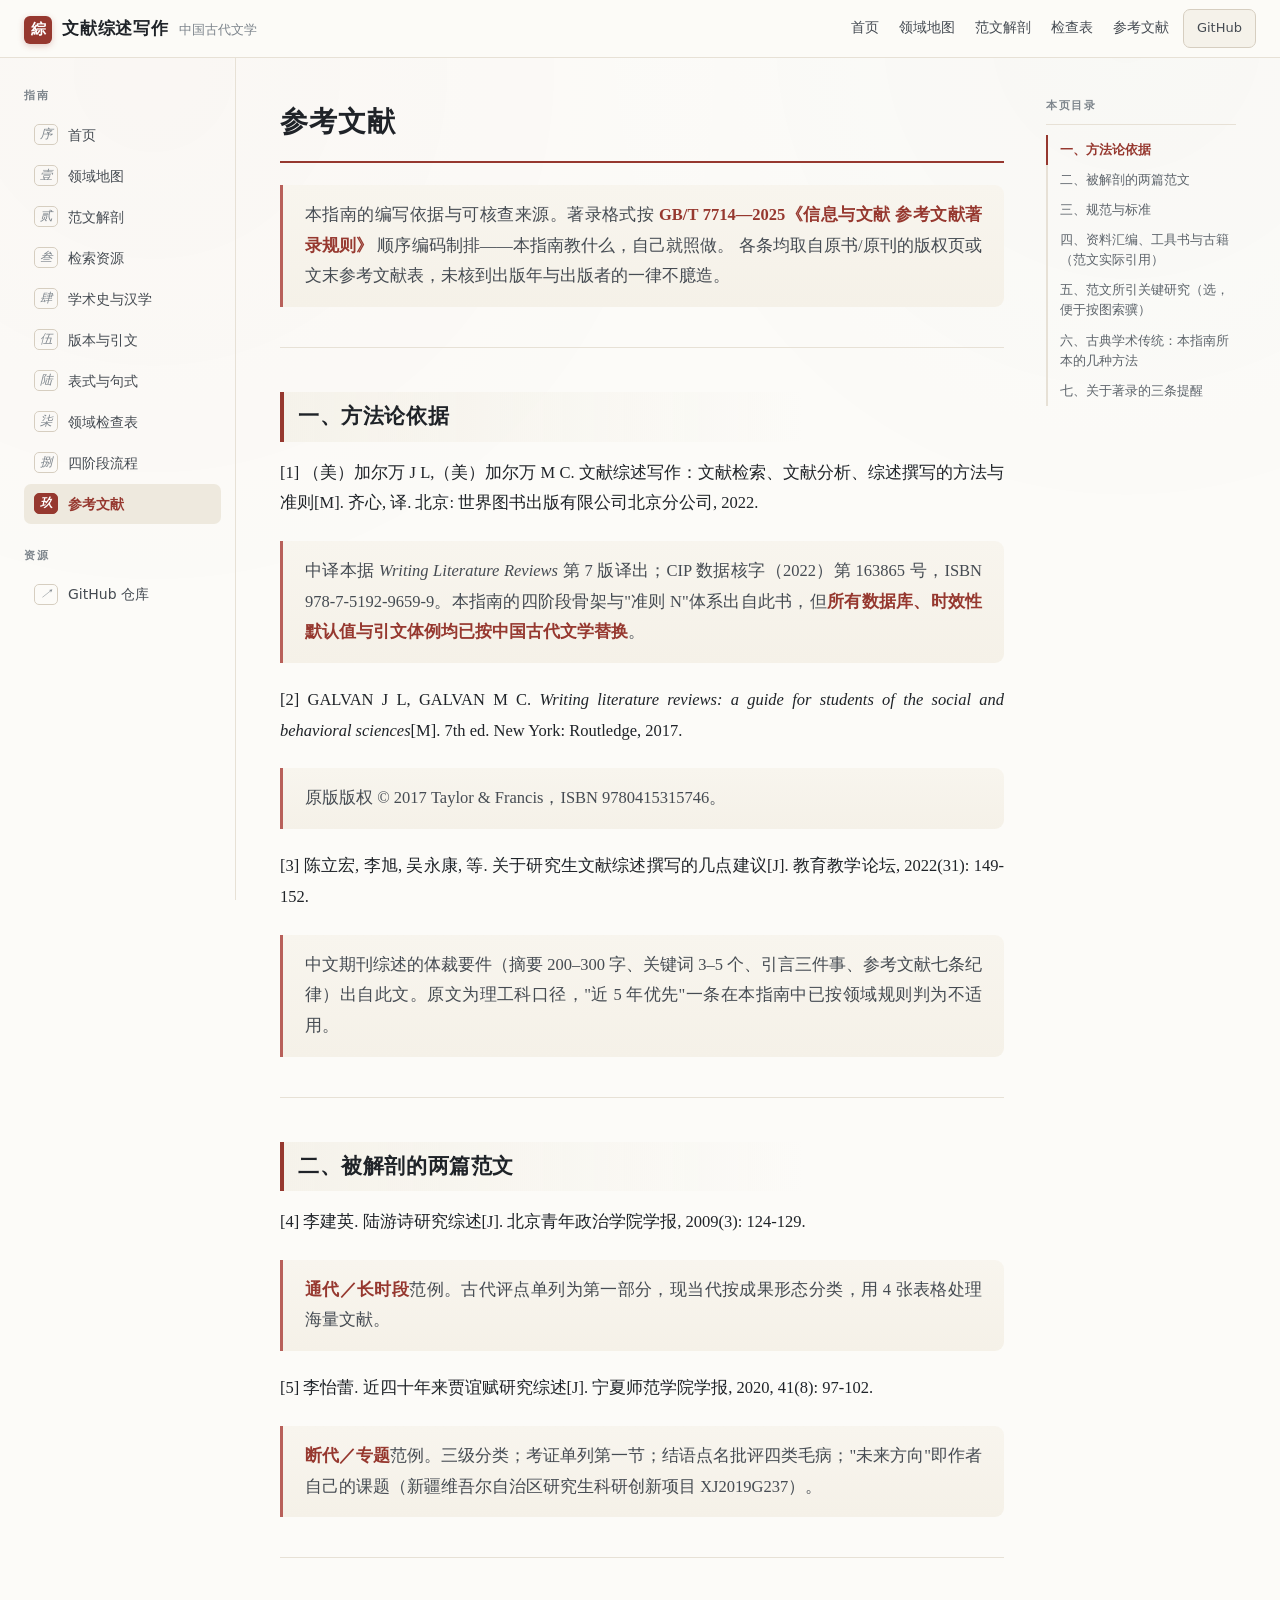
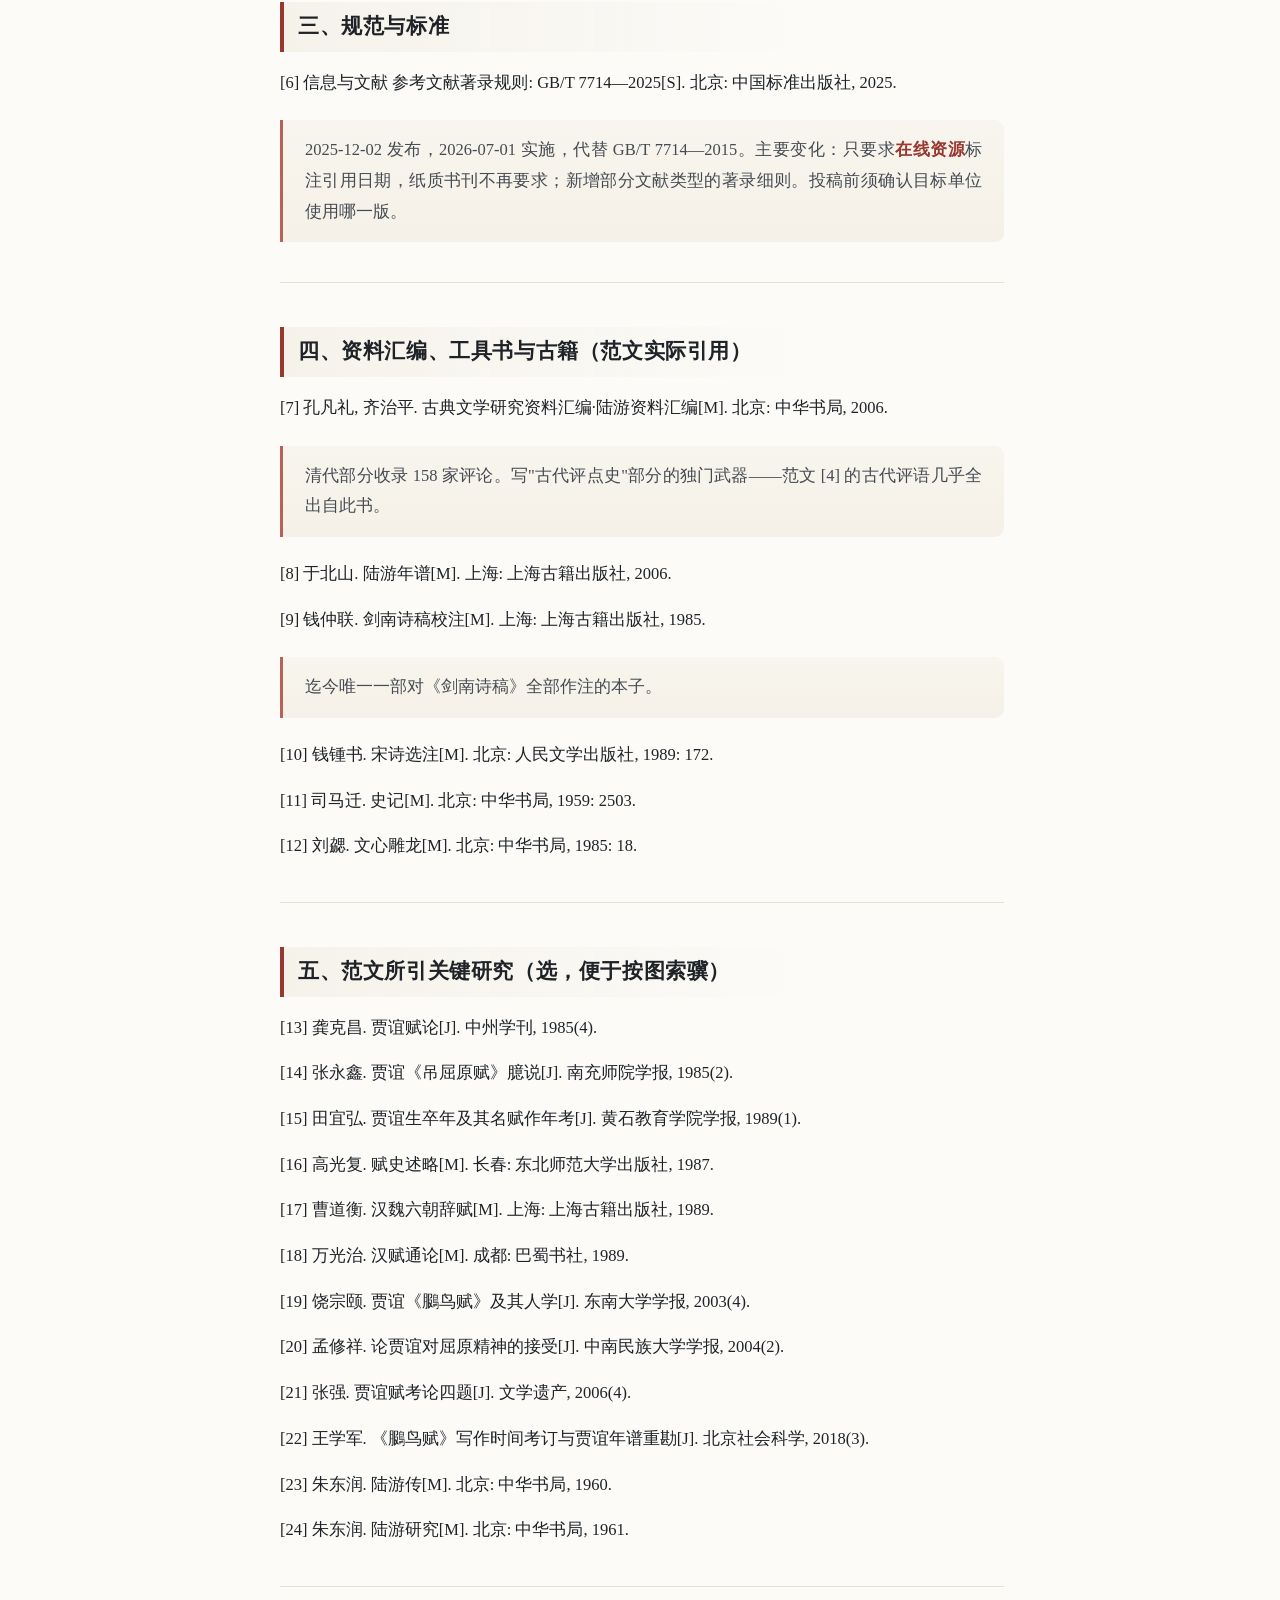
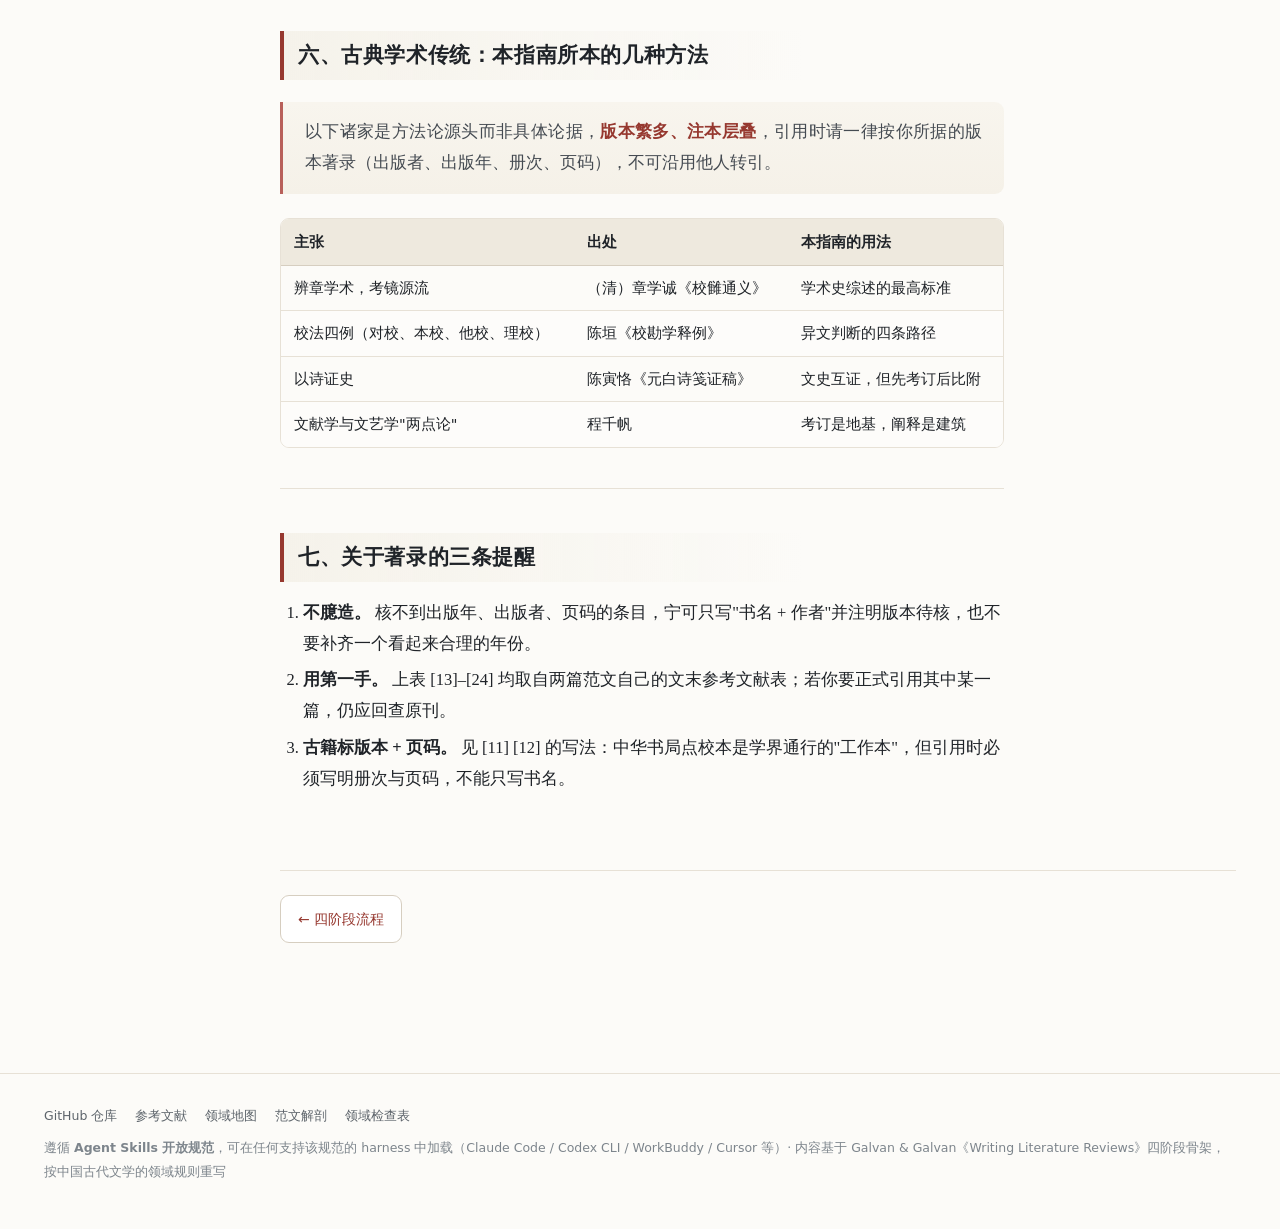
==== docs/bib.html @ 5ee4aa33 "feat: 中国古代文学文献综述写作指南（Skill + 文档站）" ====
<!DOCTYPE html>
<html lang="zh-CN">
<head>
<meta charset="utf-8">
<meta name="viewport" content="width=device-width,initial-scale=1">
<title>参考文献 · 中国古代文学文献综述写作</title>
<meta name="description" content="本指南的编写依据与可核查来源">
<link rel="stylesheet" href="assets/style.css">
</head>
<body>
<header class="topbar">
  <span class="prog"></span>
  <div class="brand"><span class="seal">綜</span><b>文献综述写作</b><span>中国古代文学</span></div>
  <div class="spacer"></div>
  <nav>
    <a href="index.html">首页</a>
    <a href="domain.html">领域地图</a>
    <a href="examples.html">范文解剖</a>
    <a href="checklist.html">检查表</a>
    <a href="bib.html">参考文献</a>
  </nav>
  <a class="gh-btn" href="https://github.com/nqd963/literature-review-writing" target="_blank">GitHub</a>
</header>
<div class="wrap">
<aside class="side">
<h4>指南</h4>
<a class="" href="index.html"><i class="num">序</i>首页</a>
<a class="" href="domain.html"><i class="num">壹</i>领域地图</a><a class="" href="examples.html"><i class="num">贰</i>范文解剖</a><a class="" href="search.html"><i class="num">叁</i>检索资源</a><a class="" href="history.html"><i class="num">肆</i>学术史与汉学</a><a class="" href="editions.html"><i class="num">伍</i>版本与引文</a><a class="" href="templates.html"><i class="num">陆</i>表式与句式</a><a class="" href="checklist.html"><i class="num">柒</i>领域检查表</a><a class="" href="pipeline.html"><i class="num">捌</i>四阶段流程</a><a class="on" href="bib.html"><i class="num">玖</i>参考文献</a>
<h4>资源</h4>
<a href="https://github.com/nqd963/literature-review-writing" target="_blank"><i class="num">↗</i>GitHub 仓库</a>
</aside>
<main>
<div class="grid">
<div class="markdown">
<h1>参考文献</h1>
<blockquote>
<p>本指南的编写依据与可核查来源。著录格式按 <strong>GB/T 7714—2025《信息与文献 参考文献著录规则》</strong> 顺序编码制排——本指南教什么，自己就照做。
各条均取自原书/原刊的版权页或文末参考文献表，未核到出版年与出版者的一律不臆造。</p>
</blockquote>
<hr />
<h2 id="sec-1">一、方法论依据<a class="anchor" href="#sec-1">#</a></h2>
<p>[1] （美）加尔万 J L,（美）加尔万 M C. 文献综述写作：文献检索、文献分析、综述撰写的方法与准则[M]. 齐心, 译. 北京: 世界图书出版有限公司北京分公司, 2022.</p>
<blockquote>
<p>中译本据 <em>Writing Literature Reviews</em> 第 7 版译出；CIP 数据核字（2022）第 163865 号，ISBN 978-7-5192-9659-9。本指南的四阶段骨架与"准则 N"体系出自此书，但<strong>所有数据库、时效性默认值与引文体例均已按中国古代文学替换</strong>。</p>
</blockquote>
<p>[2] GALVAN J L, GALVAN M C. <em>Writing literature reviews: a guide for students of the social and behavioral sciences</em>[M]. 7th ed. New York: Routledge, 2017.</p>
<blockquote>
<p>原版版权 © 2017 Taylor &amp; Francis，ISBN 9780415315746。</p>
</blockquote>
<p>[3] 陈立宏, 李旭, 吴永康, 等. 关于研究生文献综述撰写的几点建议[J]. 教育教学论坛, 2022(31): 149-152.</p>
<blockquote>
<p>中文期刊综述的体裁要件（摘要 200–300 字、关键词 3–5 个、引言三件事、参考文献七条纪律）出自此文。原文为理工科口径，"近 5 年优先"一条在本指南中已按领域规则判为不适用。</p>
</blockquote>
<hr />
<h2 id="sec-2">二、被解剖的两篇范文<a class="anchor" href="#sec-2">#</a></h2>
<p>[4] 李建英. 陆游诗研究综述[J]. 北京青年政治学院学报, 2009(3): 124-129.</p>
<blockquote>
<p><strong>通代／长时段</strong>范例。古代评点单列为第一部分，现当代按成果形态分类，用 4 张表格处理海量文献。</p>
</blockquote>
<p>[5] 李怡蕾. 近四十年来贾谊赋研究综述[J]. 宁夏师范学院学报, 2020, 41(8): 97-102.</p>
<blockquote>
<p><strong>断代／专题</strong>范例。三级分类；考证单列第一节；结语点名批评四类毛病；"未来方向"即作者自己的课题（新疆维吾尔自治区研究生科研创新项目 XJ2019G237）。</p>
</blockquote>
<hr />
<h2 id="sec-3">三、规范与标准<a class="anchor" href="#sec-3">#</a></h2>
<p>[6] 信息与文献 参考文献著录规则: GB/T 7714—2025[S]. 北京: 中国标准出版社, 2025.</p>
<blockquote>
<p>2025-12-02 发布，2026-07-01 实施，代替 GB/T 7714—2015。主要变化：只要求<strong>在线资源</strong>标注引用日期，纸质书刊不再要求；新增部分文献类型的著录细则。投稿前须确认目标单位使用哪一版。</p>
</blockquote>
<hr />
<h2 id="sec-4">四、资料汇编、工具书与古籍（范文实际引用）<a class="anchor" href="#sec-4">#</a></h2>
<p>[7] 孔凡礼, 齐治平. 古典文学研究资料汇编·陆游资料汇编[M]. 北京: 中华书局, 2006.</p>
<blockquote>
<p>清代部分收录 158 家评论。写"古代评点史"部分的独门武器——范文 [4] 的古代评语几乎全出自此书。</p>
</blockquote>
<p>[8] 于北山. 陆游年谱[M]. 上海: 上海古籍出版社, 2006.</p>
<p>[9] 钱仲联. 剑南诗稿校注[M]. 上海: 上海古籍出版社, 1985.</p>
<blockquote>
<p>迄今唯一一部对《剑南诗稿》全部作注的本子。</p>
</blockquote>
<p>[10] 钱锺书. 宋诗选注[M]. 北京: 人民文学出版社, 1989: 172.</p>
<p>[11] 司马迁. 史记[M]. 北京: 中华书局, 1959: 2503.</p>
<p>[12] 刘勰. 文心雕龙[M]. 北京: 中华书局, 1985: 18.</p>
<hr />
<h2 id="sec-5">五、范文所引关键研究（选，便于按图索骥）<a class="anchor" href="#sec-5">#</a></h2>
<p>[13] 龚克昌. 贾谊赋论[J]. 中州学刊, 1985(4).</p>
<p>[14] 张永鑫. 贾谊《吊屈原赋》臆说[J]. 南充师院学报, 1985(2).</p>
<p>[15] 田宜弘. 贾谊生卒年及其名赋作年考[J]. 黄石教育学院学报, 1989(1).</p>
<p>[16] 高光复. 赋史述略[M]. 长春: 东北师范大学出版社, 1987.</p>
<p>[17] 曹道衡. 汉魏六朝辞赋[M]. 上海: 上海古籍出版社, 1989.</p>
<p>[18] 万光治. 汉赋通论[M]. 成都: 巴蜀书社, 1989.</p>
<p>[19] 饶宗颐. 贾谊《鵩鸟赋》及其人学[J]. 东南大学学报, 2003(4).</p>
<p>[20] 孟修祥. 论贾谊对屈原精神的接受[J]. 中南民族大学学报, 2004(2).</p>
<p>[21] 张强. 贾谊赋考论四题[J]. 文学遗产, 2006(4).</p>
<p>[22] 王学军. 《鵩鸟赋》写作时间考订与贾谊年谱重勘[J]. 北京社会科学, 2018(3).</p>
<p>[23] 朱东润. 陆游传[M]. 北京: 中华书局, 1960.</p>
<p>[24] 朱东润. 陆游研究[M]. 北京: 中华书局, 1961.</p>
<hr />
<h2 id="sec-6">六、古典学术传统：本指南所本的几种方法<a class="anchor" href="#sec-6">#</a></h2>
<blockquote>
<p>以下诸家是方法论源头而非具体论据，<strong>版本繁多、注本层叠</strong>，引用时请一律按你所据的版本著录（出版者、出版年、册次、页码），不可沿用他人转引。</p>
</blockquote>
<table>
<thead>
<tr>
<th>主张</th>
<th>出处</th>
<th>本指南的用法</th>
</tr>
</thead>
<tbody>
<tr>
<td>辨章学术，考镜源流</td>
<td>（清）章学诚《校雠通义》</td>
<td>学术史综述的最高标准</td>
</tr>
<tr>
<td>校法四例（对校、本校、他校、理校）</td>
<td>陈垣《校勘学释例》</td>
<td>异文判断的四条路径</td>
</tr>
<tr>
<td>以诗证史</td>
<td>陈寅恪《元白诗笺证稿》</td>
<td>文史互证，但先考订后比附</td>
</tr>
<tr>
<td>文献学与文艺学"两点论"</td>
<td>程千帆</td>
<td>考订是地基，阐释是建筑</td>
</tr>
</tbody>
</table>
<hr />
<h2 id="sec-7">七、关于著录的三条提醒<a class="anchor" href="#sec-7">#</a></h2>
<ol>
<li><strong>不臆造。</strong> 核不到出版年、出版者、页码的条目，宁可只写"书名 + 作者"并注明版本待核，也不要补齐一个看起来合理的年份。</li>
<li><strong>用第一手。</strong> 上表 [13]–[24] 均取自两篇范文自己的文末参考文献表；若你要正式引用其中某一篇，仍应回查原刊。</li>
<li><strong>古籍标版本 + 页码。</strong> 见 [11] [12] 的写法：中华书局点校本是学界通行的"工作本"，但引用时必须写明册次与页码，不能只写书名。</li>
</ol>
</div>
<nav class="toc"><div class="t-h">本页目录</div><a class="" href="#sec-1">一、方法论依据</a><a class="" href="#sec-2">二、被解剖的两篇范文</a><a class="" href="#sec-3">三、规范与标准</a><a class="" href="#sec-4">四、资料汇编、工具书与古籍（范文实际引用）</a><a class="" href="#sec-5">五、范文所引关键研究（选，便于按图索骥）</a><a class="" href="#sec-6">六、古典学术传统：本指南所本的几种方法</a><a class="" href="#sec-7">七、关于著录的三条提醒</a></nav>
</div>
<div class="pager"><a href="pipeline.html">← 四阶段流程</a><span></span></div>
</main>
</div>
<button id="totop" title="回到顶部">↑</button>
<footer>
  <div class="f-links">
    <a href="https://github.com/nqd963/literature-review-writing">GitHub 仓库</a>
    <a href="bib.html">参考文献</a>
    <a href="domain.html">领域地图</a>
    <a href="examples.html">范文解剖</a>
    <a href="checklist.html">领域检查表</a>
  </div>
  遵循 <b>Agent Skills 开放规范</b>，可在任何支持该规范的 harness 中加载（Claude Code / Codex CLI / WorkBuddy / Cursor 等）·
  内容基于 Galvan &amp; Galvan《Writing Literature Reviews》四阶段骨架，按中国古代文学的领域规则重写
</footer>
<script>
(function(){
  var bar=document.querySelector('.topbar .prog'), top=document.getElementById('totop');
  function onScroll(){
    var h=document.documentElement, sc=h.scrollTop||document.body.scrollTop;
    var max=(h.scrollHeight-h.clientHeight)||1;
    if(bar) bar.style.width=Math.min(100,sc/max*100)+'%';
    if(top) top.classList.toggle('show', sc>420);
  }
  addEventListener('scroll',onScroll,{passive:true}); onScroll();
  if(top) top.onclick=function(){scrollTo({top:0,behavior:'smooth'})};
  var links=[].slice.call(document.querySelectorAll('.toc a'));
  var heads=links.map(function(a){return document.getElementById(a.getAttribute('href').slice(1))}).filter(Boolean);
  if(!heads.length) return;
  function mark(){
    var best=0;
    heads.forEach(function(el,i){ if(el.getBoundingClientRect().top<=140) best=i; });
    links.forEach(function(a,i){ a.classList.toggle('on', i===best); });
  }
  addEventListener('scroll',mark,{passive:true}); mark();
})();
</script>
</body>
</html>
---- docs/assets/style.css ----
:root{
  --paper:#fcfbf8; --paper-2:#f5f2ea; --paper-3:#eee9de;
  --ink:#1f2328; --ink-2:#454b52; --ink-3:#5d646b; --muted:#7d858c;
  --line:#e7e1d6; --line-2:#d6cec0;
  --cinnabar:#96382f; --cinnabar-2:#b8605a; --celadon:#3f6663;
  --sans:"Inter","PingFang SC","Microsoft YaHei","Hiragino Sans GB",system-ui,sans-serif;
  --serif:"Noto Serif SC","Source Han Serif SC","Songti SC","SimSun",Georgia,"Times New Roman",serif;
  --mono:"JetBrains Mono","SFMono-Regular",Consolas,"Courier New",monospace;
  --shadow:0 1px 2px rgba(31,35,40,.04),0 8px 24px rgba(31,35,40,.06);
}
*{box-sizing:border-box}
html{scroll-behavior:smooth; scroll-padding-top:76px}
body{
  margin:0; background:var(--paper); color:var(--ink);
  font-family:var(--serif); font-size:16.5px; line-height:1.86;
  -webkit-font-smoothing:antialiased;
}
body:before{
  content:""; position:fixed; inset:0; pointer-events:none; z-index:0; opacity:.5;
  background:
    radial-gradient(circle at 12% 8%, rgba(150,56,47,.045), transparent 42%),
    radial-gradient(circle at 88% 4%, rgba(63,102,99,.04), transparent 38%);
}
a{color:var(--cinnabar); text-decoration:none}
a:hover{text-decoration:underline; text-underline-offset:3px}

/* ---------- 顶栏 ---------- */
.topbar{
  position:sticky; top:0; z-index:60; display:flex; align-items:center; gap:14px;
  padding:0 24px; height:58px; background:rgba(252,251,248,.9);
  backdrop-filter:saturate(1.6) blur(12px); border-bottom:1px solid var(--line);
}
.topbar .prog{
  position:absolute; left:0; bottom:-1px; height:2px; width:0;
  background:linear-gradient(90deg,var(--cinnabar),var(--cinnabar-2));
}
.brand{display:flex; align-items:baseline; gap:10px; font-family:var(--serif)}
.brand .seal{
  display:inline-flex; align-items:center; justify-content:center;
  width:28px; height:28px; border-radius:6px; background:var(--cinnabar);
  color:#fff; font-size:15px; font-weight:700;
  box-shadow:0 2px 6px rgba(150,56,47,.25);
}
.brand b{font-size:17px; letter-spacing:.8px}
.brand span{font-size:12.5px; color:var(--muted); font-family:var(--sans)}
.topbar .spacer{flex:1}
.topbar nav{display:flex; gap:20px; font-family:var(--sans); font-size:13.5px}
.topbar nav a{color:var(--ink-2); padding:4px 0; border-bottom:2px solid transparent}
.topbar nav a:hover{color:var(--cinnabar); text-decoration:none; border-bottom-color:var(--cinnabar-2)}
.gh-btn{
  font-family:var(--sans); font-size:13px; padding:6px 13px; border-radius:7px;
  border:1px solid var(--line-2); color:var(--ink-2); background:var(--paper-2);
}
.gh-btn:hover{border-color:var(--cinnabar); color:var(--cinnabar); background:#fff; text-decoration:none}

/* ---------- 布局 ---------- */
.wrap{position:relative; z-index:1; display:flex; max-width:1320px; margin:0 auto}
.side{
  position:sticky; top:58px; flex:0 0 236px; height:calc(100vh - 58px);
  overflow-y:auto; padding:28px 14px 70px 24px; border-right:1px solid var(--line);
  font-family:var(--sans); font-size:14px;
}
.side h4{
  margin:22px 0 9px; font-size:10.5px; letter-spacing:1.8px; text-transform:uppercase;
  color:var(--muted); font-weight:600;
}
.side h4:first-child{margin-top:0}
.side a{
  display:flex; align-items:center; gap:10px; padding:7px 10px; margin:1px 0;
  border-radius:7px; color:var(--ink-2); transition:.15s;
}
.side a:hover{background:var(--paper-2); color:var(--ink); text-decoration:none}
.side a.on{background:var(--paper-3); color:var(--cinnabar); font-weight:600}
.side .num{
  flex:0 0 24px; text-align:center; font-family:var(--serif); font-size:12.5px;
  color:var(--muted); border:1px solid var(--line-2); border-radius:5px; line-height:19px;
}
.side a.on .num{color:#fff; background:var(--cinnabar); border-color:var(--cinnabar)}
main{flex:1 1 auto; min-width:0; padding:38px 44px 110px}
.grid{display:grid; grid-template-columns:minmax(0,1fr) 190px; gap:42px; align-items:start}
.markdown{min-width:0; max-width:840px}

/* ---------- 右侧目录 ---------- */
.toc{
  position:sticky; top:86px; font-family:var(--sans); font-size:13px;
  max-height:calc(100vh - 130px); overflow-y:auto;
}
.toc .t-h{
  font-size:10.5px; letter-spacing:1.6px; text-transform:uppercase; color:var(--muted);
  font-weight:600; margin-bottom:10px; padding-bottom:8px; border-bottom:1px solid var(--line);
}
.toc a{
  display:block; padding:5px 0 5px 12px; color:var(--ink-3);
  border-left:2px solid var(--line); line-height:1.55;
}
.toc a:hover{color:var(--cinnabar); border-left-color:var(--cinnabar-2); text-decoration:none}
.toc a.on{color:var(--cinnabar); border-left-color:var(--cinnabar); font-weight:600}
.toc a.lv3{padding-left:24px; font-size:12.5px; color:var(--muted)}

/* ---------- hero ---------- */
.hero{
  position:relative; overflow:hidden; border:1px solid var(--line); border-radius:16px;
  padding:44px 46px; margin-bottom:38px; background:
    linear-gradient(158deg,#fffefb 0%,#f6f2e9 62%,#f0ebe0 100%);
  box-shadow:var(--shadow);
}
.hero:before{
  content:""; position:absolute; right:-70px; top:-90px; width:300px; height:300px; border-radius:50%;
  background:radial-gradient(circle at 34% 34%,rgba(150,56,47,.11),transparent 64%);
}
.hero:after{
  content:""; position:absolute; right:34px; bottom:-40px; width:170px; height:170px; border-radius:50%;
  background:radial-gradient(circle at 40% 40%,rgba(63,102,99,.08),transparent 66%);
}
.hero>*{position:relative}
.hero .eyebrow{
  font-family:var(--sans); font-size:11.5px; letter-spacing:2.4px; color:var(--cinnabar);
  text-transform:uppercase; font-weight:600; margin-bottom:12px;
}
.hero h1{margin:0 0 10px; font-size:33px; line-height:1.38; letter-spacing:1.2px; font-weight:700}
.hero .sub{font-family:var(--sans); color:var(--ink-2); font-size:16px; margin-bottom:18px}
.hero .lede{font-size:16.5px; color:var(--ink-2); max-width:660px; text-align:justify}
.hero .lede b{color:var(--cinnabar)}
.tags{display:flex; flex-wrap:wrap; gap:8px; margin-top:22px; font-family:var(--sans)}
.tag{
  font-size:12.5px; padding:5px 12px; border-radius:99px; background:#fff;
  border:1px solid var(--line-2); color:var(--ink-3);
}
.tag.red{background:var(--cinnabar); border-color:var(--cinnabar); color:#fff}
.tag.green{background:var(--celadon); border-color:var(--celadon); color:#fff}

/* ---------- 卡片 / 步骤 ---------- */
.cards{display:grid; grid-template-columns:repeat(auto-fit,minmax(240px,1fr)); gap:16px; margin:26px 0}
.card{
  display:block; border:1px solid var(--line); border-radius:12px; padding:19px 21px;
  background:#fff; transition:.2s; position:relative; overflow:hidden;
}
.card:before{
  content:""; position:absolute; left:0; top:0; bottom:0; width:3px;
  background:var(--cinnabar); transform:scaleY(0); transform-origin:top; transition:.2s;
}
.card:hover{
  border-color:var(--line-2); box-shadow:var(--shadow); transform:translateY(-3px); text-decoration:none;
}
.card:hover:before{transform:scaleY(1)}
.card .ic{font-family:var(--serif); font-size:21px; color:var(--cinnabar); font-weight:700}
.card h3{margin:6px 0 7px; font-size:17px; letter-spacing:.5px; color:var(--ink)}
.card p{margin:0; font-family:var(--sans); font-size:13.5px; color:var(--muted); line-height:1.72}

.steps{display:flex; gap:10px; flex-wrap:wrap; margin:22px 0}
.step{
  flex:1 1 158px; border:1px solid var(--line); border-radius:10px; padding:14px 16px;
  background:#fff; border-top:3px solid var(--cinnabar);
}
.step b{display:block; font-family:var(--serif); font-size:15.5px; margin-bottom:4px}
.step span{color:var(--muted); font-size:12.5px; font-family:var(--sans)}

/* ---------- 正文 ---------- */
.markdown h1{
  font-size:28px; margin:0 0 20px; letter-spacing:.9px; padding-bottom:13px;
  border-bottom:2px solid var(--cinnabar);
}
.markdown h1:not(:first-child){margin-top:52px}
.markdown h2{
  font-size:21px; margin:44px 0 16px; letter-spacing:.6px; line-height:1.5;
  padding:9px 0 9px 14px; border-left:4px solid var(--cinnabar);
  background:linear-gradient(90deg,var(--paper-2),transparent 72%);
  border-radius:0 6px 6px 0;
}
.markdown h3{font-size:17.5px; margin:32px 0 10px; letter-spacing:.4px; color:var(--ink)}
.markdown h4{font-size:15.5px; margin:22px 0 8px; color:var(--ink-2); font-family:var(--sans)}
.markdown p{margin:0 0 15px; text-align:justify}
.markdown ul,.markdown ol{padding-left:1.4em; margin:0 0 16px}
.markdown li{margin:6px 0}
.markdown hr{border:0; border-top:1px solid var(--line); margin:40px 0}
.anchor{
  opacity:0; margin-left:8px; font-size:.7em; color:var(--muted);
  font-family:var(--sans); font-weight:400;
}
h2:hover .anchor,h3:hover .anchor{opacity:.55}
.anchor:hover{opacity:1 !important; color:var(--cinnabar)}

.markdown blockquote{
  margin:22px 0; padding:15px 22px; background:linear-gradient(180deg,#f8f5ee,#f5f1e8);
  border-left:3px solid var(--cinnabar-2); border-radius:0 9px 9px 0; color:var(--ink-2);
}
.markdown blockquote p:last-child{margin-bottom:0}
.markdown blockquote strong{color:var(--cinnabar)}

.markdown table{
  width:100%; border-collapse:separate; border-spacing:0; margin:24px 0; font-size:14.5px;
  font-family:var(--sans); line-height:1.68; border:1px solid var(--line);
  border-radius:9px; overflow:hidden;
}
.markdown thead th{
  background:var(--paper-3); text-align:left; padding:11px 13px; font-weight:600;
  color:var(--ink); border-bottom:1px solid var(--line-2);
}
.markdown td{padding:10px 13px; border-bottom:1px solid var(--line); vertical-align:top}
.markdown tbody tr:nth-child(even){background:#fdfcfa}
.markdown tbody tr:hover{background:#f7f4ec}
.markdown tbody tr:last-child td{border-bottom:0}

.markdown code{
  font-family:var(--mono); font-size:.87em; background:var(--paper-3);
  padding:2px 6px; border-radius:4px; color:var(--cinnabar);
}
.markdown pre{
  background:#2a2e33; color:#e9e7e4; padding:17px 19px; border-radius:10px;
  overflow-x:auto; margin:22px 0; line-height:1.72; border:1px solid #3a3f45;
}
.markdown pre code{background:none; color:inherit; padding:0; font-size:13.5px}

.markdown input[type=checkbox]{margin-right:7px; accent-color:var(--cinnabar)}
.markdown li.task-list-item{list-style:none; margin-left:-1.2em}

.flag{list-style:none; padding:0; margin:16px 0}
.flag li{
  padding:9px 0 9px 28px; border-bottom:1px dashed var(--line);
  position:relative; font-size:15.5px;
}
.flag li:before{content:"⚑"; position:absolute; left:3px; color:var(--cinnabar); font-size:13px}
.flag li:last-child{border-bottom:0}

/* ---------- 翻页 / 页脚 ---------- */
.pager{
  display:flex; justify-content:space-between; gap:14px; margin:60px 0 0;
  padding-top:24px; border-top:1px solid var(--line); font-family:var(--sans); font-size:14px;
}
.pager a{
  padding:10px 17px; border:1px solid var(--line-2); border-radius:9px;
  background:#fff; transition:.18s;
}
.pager a:hover{
  border-color:var(--cinnabar); color:var(--cinnabar); text-decoration:none; box-shadow:var(--shadow);
}
footer{
  position:relative; z-index:1; border-top:1px solid var(--line);
  max-width:1320px; margin:20px auto 0; padding:30px 44px 46px;
  font-family:var(--sans); font-size:12.5px; color:var(--muted); line-height:1.9;
}
footer a{color:var(--ink-3)}
footer .f-links{display:flex; flex-wrap:wrap; gap:18px; margin-bottom:8px}

#totop{
  position:fixed; right:26px; bottom:26px; z-index:70; width:42px; height:42px;
  border-radius:50%; border:1px solid var(--line-2); background:#fff; color:var(--ink-2);
  cursor:pointer; font-size:17px; box-shadow:var(--shadow);
  opacity:0; pointer-events:none; transition:.22s;
}
#totop.show{opacity:1; pointer-events:auto}
#totop:hover{border-color:var(--cinnabar); color:var(--cinnabar)}

@media (max-width:1240px){
  .grid{grid-template-columns:1fr; gap:0}
  .toc{display:none}
  main{padding:32px 34px 90px}
}
@media (max-width:900px){
  .side{display:none}
  main{padding:22px 20px 70px}
  .hero{padding:28px 22px}
  .hero h1{font-size:25px}
  .topbar nav{display:none}
  footer{padding:24px 20px}
}
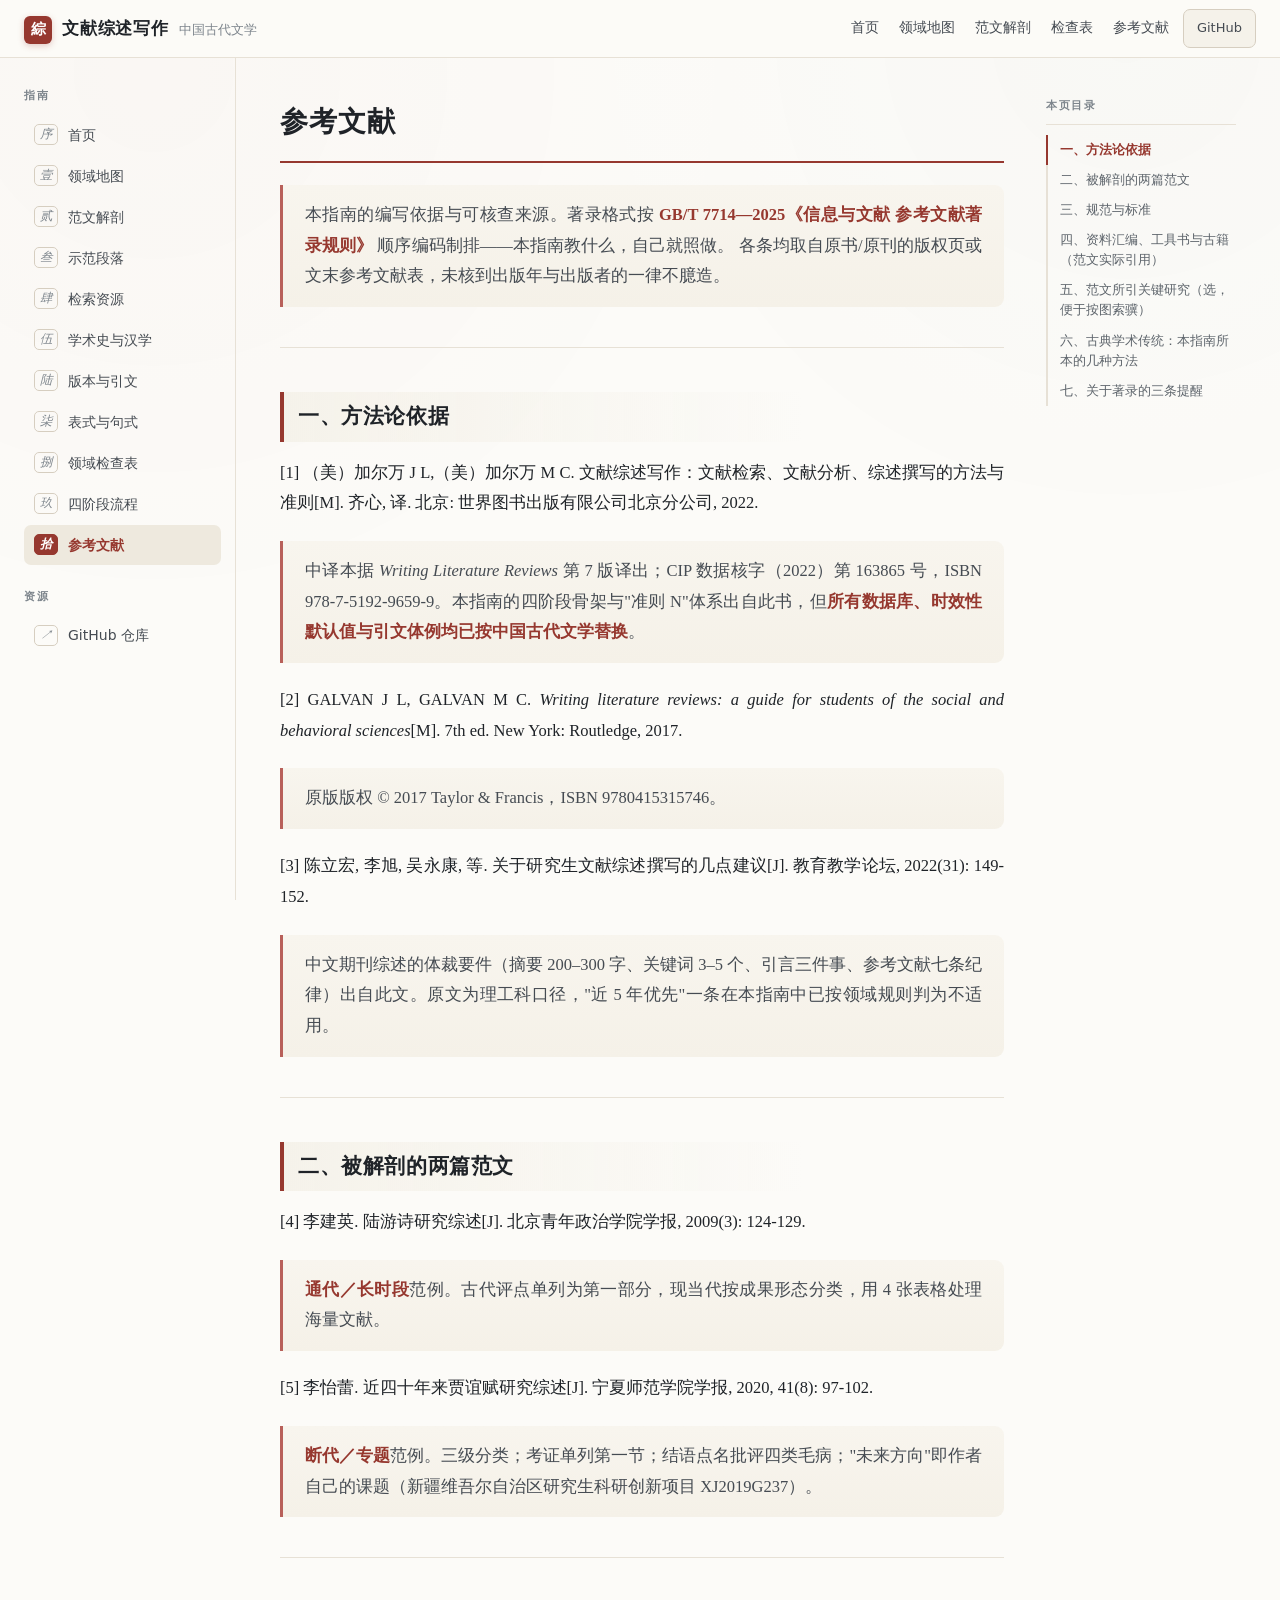
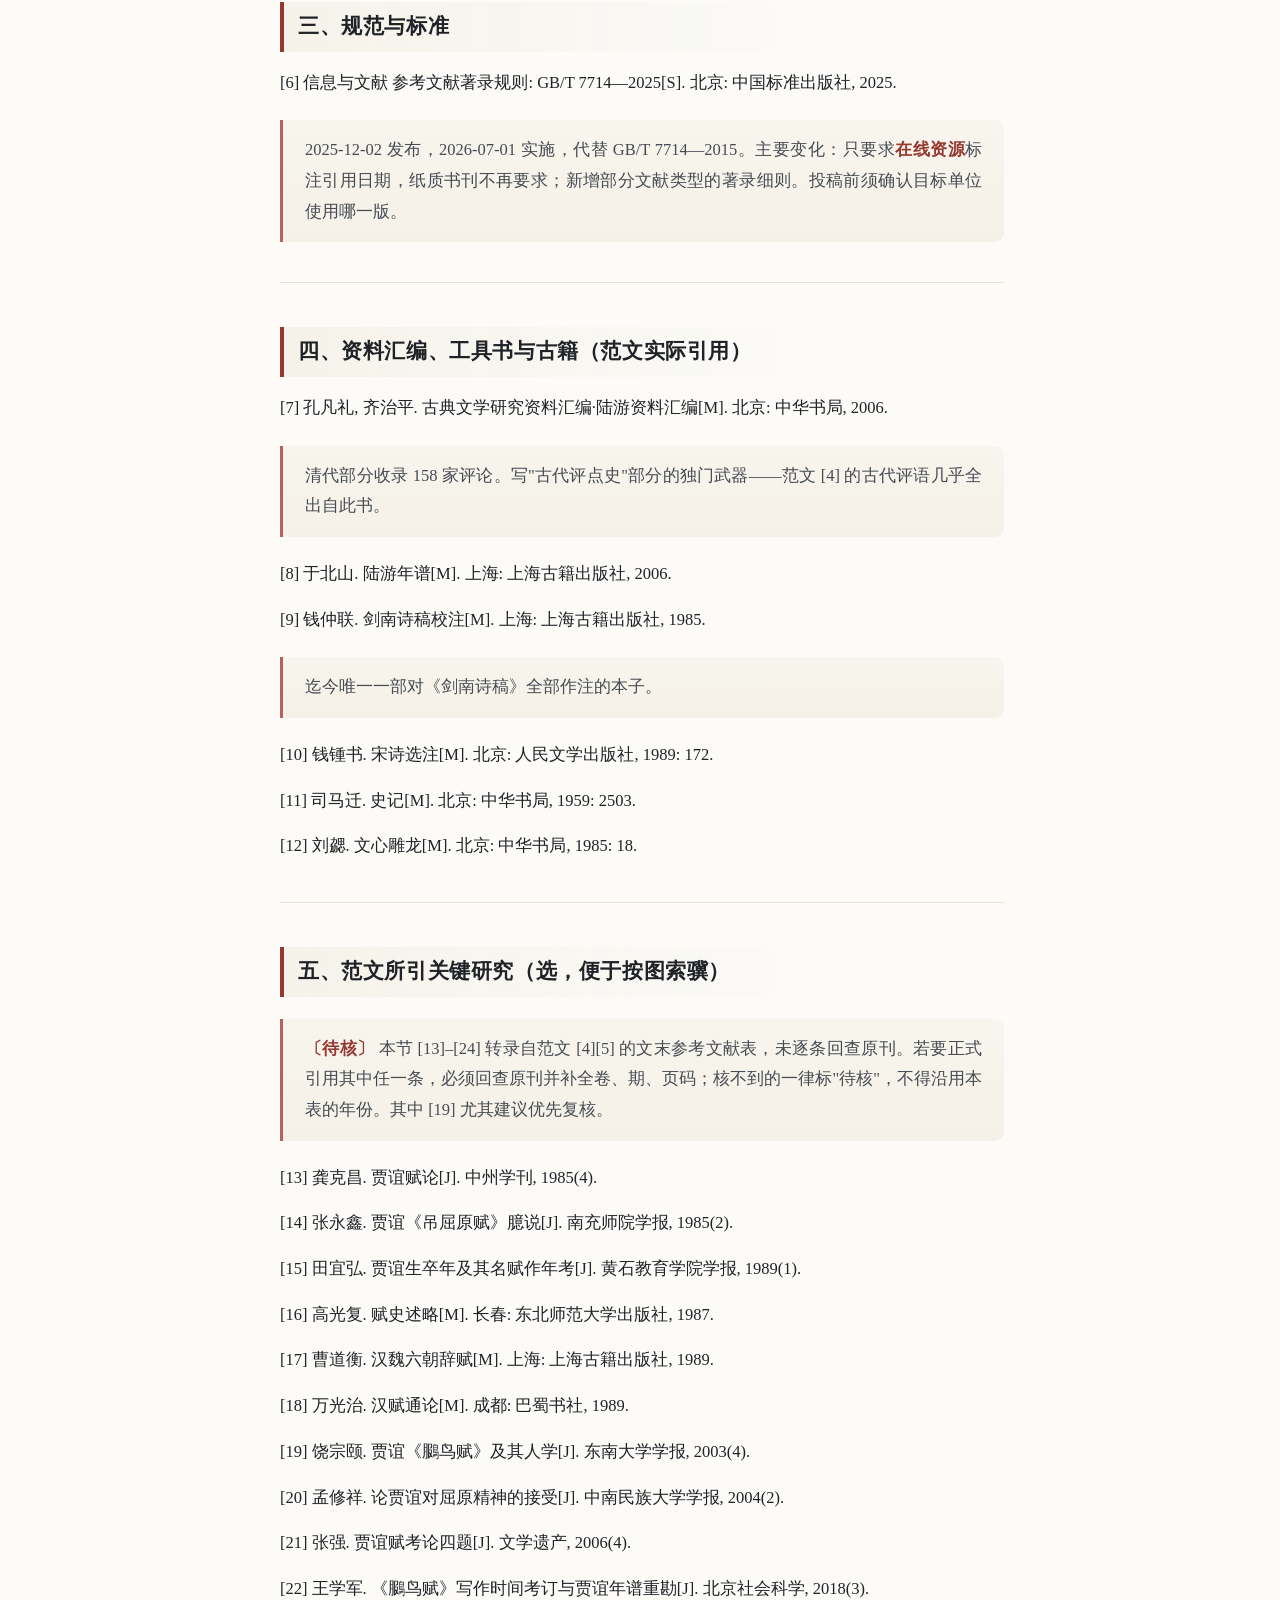
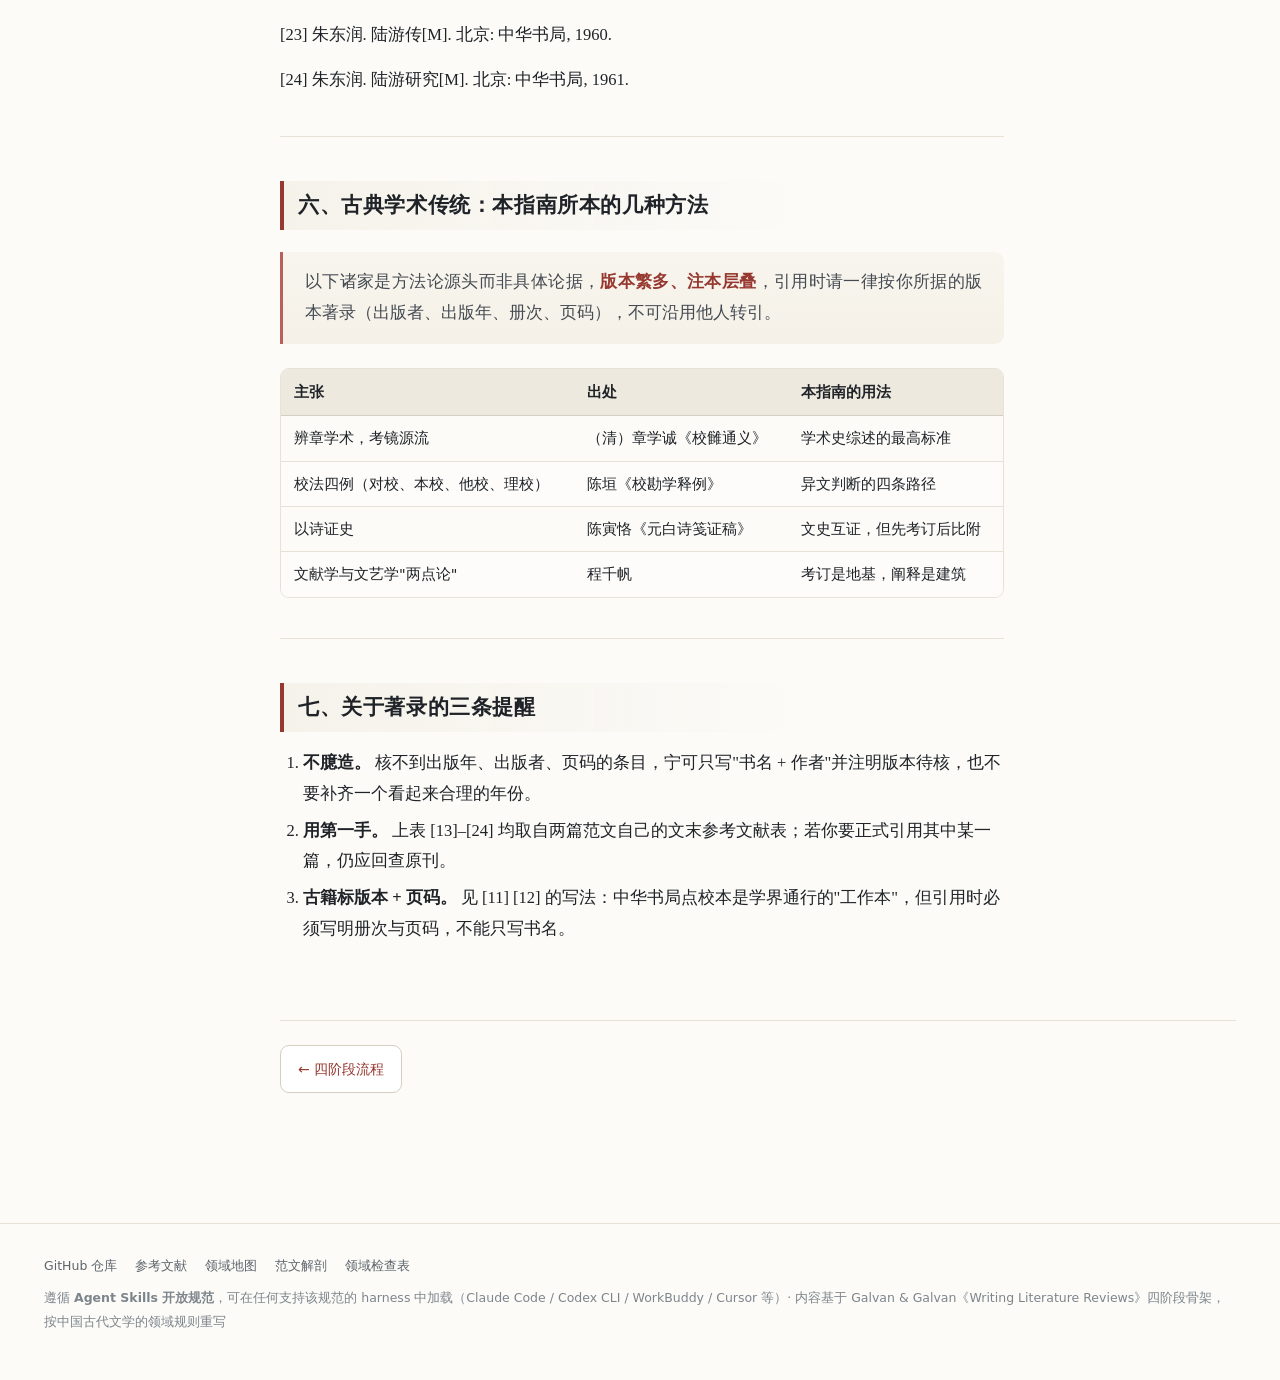
==== commit 5164d042: "feat: 中国古代文学文献综述写作指南（Skill + 文档站）" ====
--- a/docs/bib.html
+++ b/docs/bib.html
@@ -25,7 +25,7 @@
 <aside class="side">
 <h4>指南</h4>
 <a class="" href="index.html"><i class="num">序</i>首页</a>
-<a class="" href="domain.html"><i class="num">壹</i>领域地图</a><a class="" href="examples.html"><i class="num">贰</i>范文解剖</a><a class="" href="search.html"><i class="num">叁</i>检索资源</a><a class="" href="history.html"><i class="num">肆</i>学术史与汉学</a><a class="" href="editions.html"><i class="num">伍</i>版本与引文</a><a class="" href="templates.html"><i class="num">陆</i>表式与句式</a><a class="" href="checklist.html"><i class="num">柒</i>领域检查表</a><a class="" href="pipeline.html"><i class="num">捌</i>四阶段流程</a><a class="on" href="bib.html"><i class="num">玖</i>参考文献</a>
+<a class="" href="domain.html"><i class="num">壹</i>领域地图</a><a class="" href="examples.html"><i class="num">贰</i>范文解剖</a><a class="" href="model.html"><i class="num">叁</i>示范段落</a><a class="" href="search.html"><i class="num">肆</i>检索资源</a><a class="" href="history.html"><i class="num">伍</i>学术史与汉学</a><a class="" href="editions.html"><i class="num">陆</i>版本与引文</a><a class="" href="templates.html"><i class="num">柒</i>表式与句式</a><a class="" href="checklist.html"><i class="num">捌</i>领域检查表</a><a class="" href="pipeline.html"><i class="num">玖</i>四阶段流程</a><a class="on" href="bib.html"><i class="num">拾</i>参考文献</a>
 <h4>资源</h4>
 <a href="https://github.com/nqd963/literature-review-writing" target="_blank"><i class="num">↗</i>GitHub 仓库</a>
 </aside>
@@ -83,6 +83,9 @@
 <p>[12] 刘勰. 文心雕龙[M]. 北京: 中华书局, 1985: 18.</p>
 <hr />
 <h2 id="sec-5">五、范文所引关键研究（选，便于按图索骥）<a class="anchor" href="#sec-5">#</a></h2>
+<blockquote>
+<p><strong>〔待核〕</strong> 本节 [13]–[24] 转录自范文 [4][5] 的文末参考文献表，未逐条回查原刊。若要正式引用其中任一条，必须回查原刊并补全卷、期、页码；核不到的一律标"待核"，不得沿用本表的年份。其中 [19] 尤其建议优先复核。</p>
+</blockquote>
 <p>[13] 龚克昌. 贾谊赋论[J]. 中州学刊, 1985(4).</p>
 <p>[14] 张永鑫. 贾谊《吊屈原赋》臆说[J]. 南充师院学报, 1985(2).</p>
 <p>[15] 田宜弘. 贾谊生卒年及其名赋作年考[J]. 黄石教育学院学报, 1989(1).</p>
